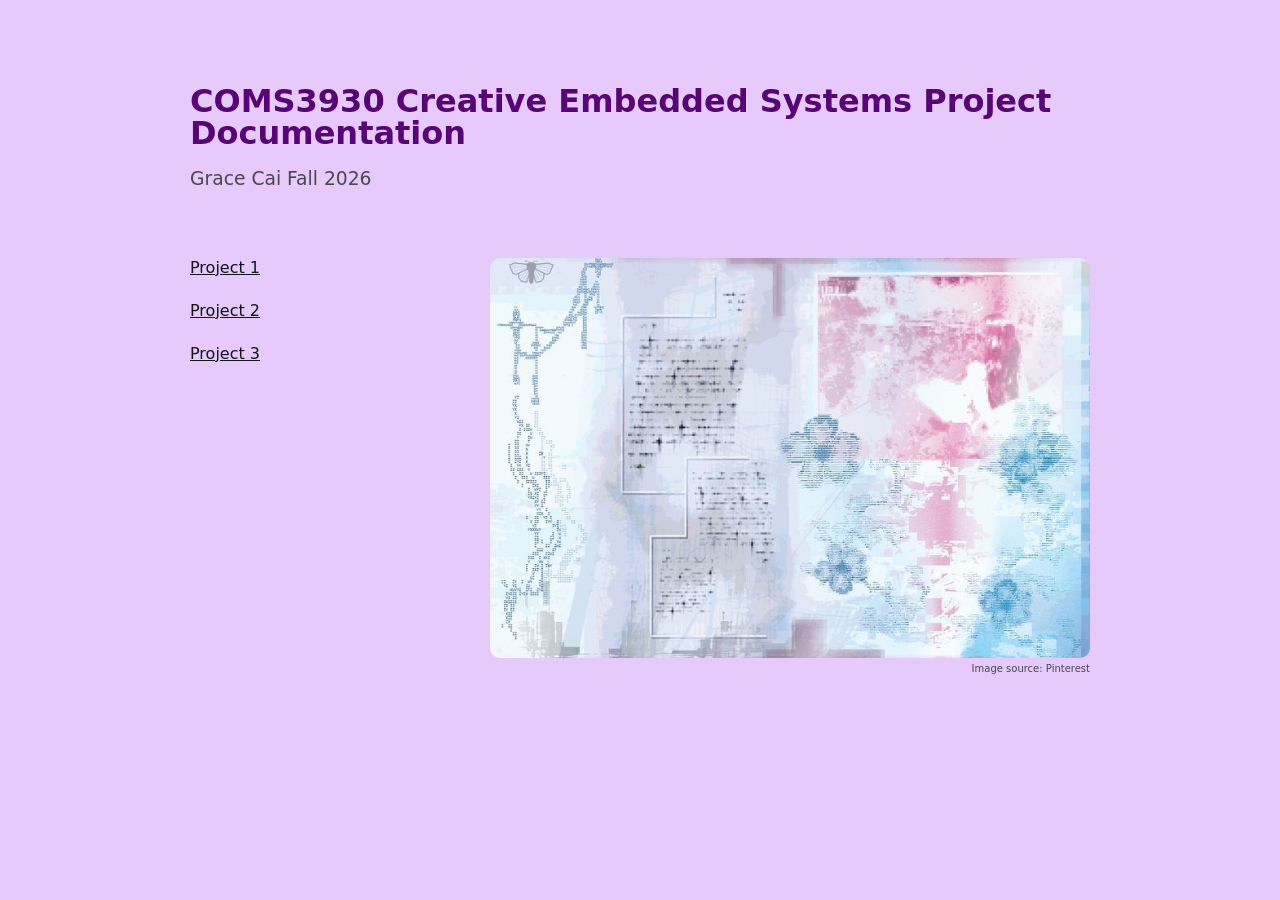
==== index.html @ 8adc5f17 "first commit" ====
<!DOCTYPE html>
<html lang="en">
<head>
  <meta charset="UTF-8">
  <meta name="viewport" content="width=device-width, initial-scale=1.0">

  <title>Grace Cai COMS3930 Documentation</title>

  <meta name="description" content="Documentation of projects for COMSBC3930">

  <link rel="icon" href="https://img.icons8.com/?size=100&id=57696&format=png&color=000000">

  <link rel="stylesheet" href="styles.css">
</head>

<body>
  <main>
    <header>
        <h1>COMS3930 Creative Embedded Systems Project Documentation</h1>
        <h3>Grace Cai Fall 2026</h3>
    </header>

    <div id="content">
      <nav>
        <ul>
          <a href="#">Project 1</a>
          <a href="#">Project 2</a>
          <a href="#">Project 3</a>
        </ul>
      </nav>
      <figure>
        <img id="cover-image" src="cover-image.jpg">
        <figcaption>Image source: Pinterest</figcaption>
      </figure>
    </div>

  </main>
  <!-- SCRIPT: change the path if your JS file has a different name or location -->
  <script src="script.js"></script>

</body>
</html>
---- styles.css ----
:root {
    --ink: #131517;
    --secondary: rgb(88, 3, 119);
    --surface: rgb(229, 202, 251);
    --line: rgba(19, 21, 23, 0.1);
    --space-1: 4px;
    --space-2: 8px;
    --space-4: 16px;
    --radius-card: 12px;
    --focus: #ed99e8;
}

body {
    min-width: 320px;
    margin: 50px 100px;
    background-color: var(--surface);
    font-family: system-ui, sans-serif
}

main {
    width: min(calc(100% - 32px), 900px);
    margin: 64px auto;
    align-items: center;
}

h1 {
    color: var(--secondary);
    line-height: 1;
    margin-bottom: 0;
}

h3 {
    color: rgb(73, 73, 73);
    font-weight: 300;
}

header {
    display: flex;
    flex-direction: column;
    position: relative;
}

nav {
    position: relative;
}

ul {
    display: flex;
    flex-direction: column;
    margin: 0px;
    gap: 24px;
    padding: 0px;
}

a {
    color: var(--ink)
}

figure {
    display: flex;
    flex-direction: column;
    align-items: flex-end;
    gap: 0px;
    margin: 0;
}

figcaption {
    color: rgb(73, 73, 73);
    font-size: 10px;
    margin-top: 5px;
}

#cover-image {
    width: 600px;
    height: 400px;
    border-radius: 10px;
    object-fit: cover;
}

#content {
    margin-top: 50px;
    display: flex;
    position: relative;
    align-items: flex-start;
    gap: 100px;
    justify-content: space-between;

}
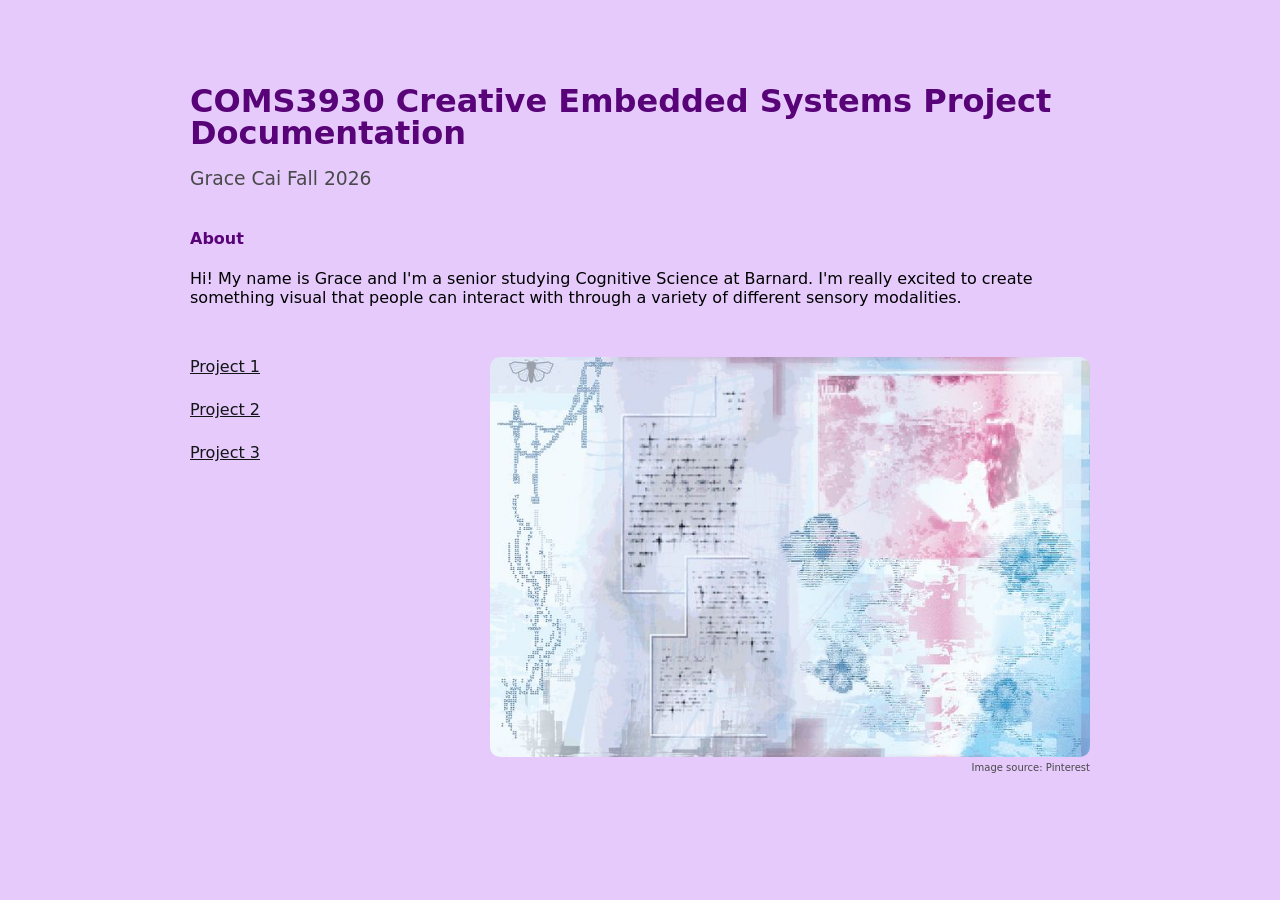
==== commit 9f73a374: "added about section" ====
--- a/index.html
+++ b/index.html
@@ -20,6 +20,15 @@
         <h3>Grace Cai Fall 2026</h3>
     </header>
 
+    <div id="about">
+      <h4>
+        About
+      </h4>
+      <p id="about-text">
+        Hi! My name is Grace and I'm a senior studying Cognitive Science at Barnard. I'm really excited to create something visual that people can interact with through a variety of different sensory modalities. 
+      </p>
+    </div>
+
     <div id="content">
       <nav>
         <ul>
--- a/styles.css
+++ b/styles.css
@@ -32,6 +32,10 @@
 h3 {
     color: rgb(73, 73, 73);
     font-weight: 300;
+}
+
+h4 {
+    color: var(--secondary);
 }
 
 header {
@@ -85,4 +89,8 @@
     gap: 100px;
     justify-content: space-between;
 
+}
+
+#about-text {
+    color: (rgb(73, 73, 73));
 }
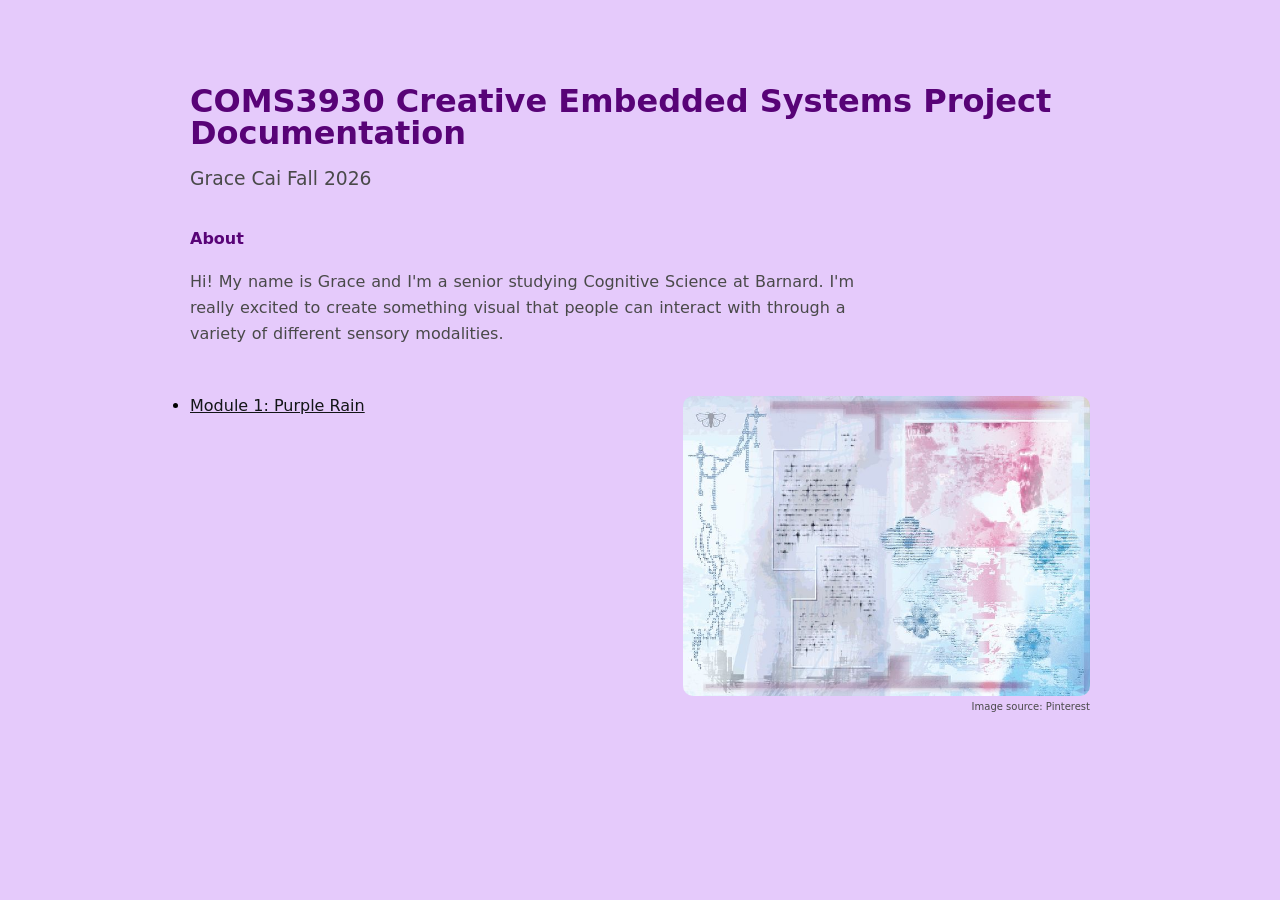
==== commit 3b24d4d1: "completed project page" ====
--- a/index.html
+++ b/index.html
@@ -32,9 +32,7 @@
     <div id="content">
       <nav>
         <ul>
-          <a href="#">Project 1</a>
-          <a href="#">Project 2</a>
-          <a href="#">Project 3</a>
+          <li><a href="purple-rain.html">Module 1: Purple Rain</a>
         </ul>
       </nav>
       <figure>
@@ -44,8 +42,8 @@
     </div>
 
   </main>
-  <!-- SCRIPT: change the path if your JS file has a different name or location -->
-  <script src="script.js"></script>
+
+  <script src="main.js"></script>
 
 </body>
 </html>
--- a/styles.css
+++ b/styles.css
@@ -74,9 +74,15 @@
     margin-top: 5px;
 }
 
+p {
+    line-height: 1.6;
+    max-width: 70ch;
+    word-spacing: 0.05em;
+}
+
 #cover-image {
-    width: 600px;
-    height: 400px;
+    width: 500;
+    height: 300px;
     border-radius: 10px;
     object-fit: cover;
 }
@@ -92,5 +98,63 @@
 }
 
 #about-text {
-    color: (rgb(73, 73, 73));
+    color: rgb(73, 73, 73);
+    
+}
+
+section {
+    margin-top: 40px;
+}
+
+.back-link {
+    display: inline-block;
+    margin-bottom: 24px;
+    color: var(--secondary);
+}
+
+.materials {
+    display: block;
+    padding-left: 20px;
+    list-style: disc;
+}
+
+.project-image {
+    width: 100%;
+    max-width: 600px;
+    border-radius: var(--radius-card);
+}
+
+.project-video {
+    display: block;
+    width: 80%;
+    max-width: 600px;
+    height: auto;
+    aspect-ratio: 718 / 880;
+    margin: 50px auto 0;
+    border-radius: var(--radius-card);
+}
+
+.image-pair {
+    align-items: center;
+    margin: 40px 0;
+}
+
+.image-row {
+    display: flex;
+    gap: 16px;
+    width: 100%;
+}
+
+.image-row img {
+    flex: 1;
+    min-width: 0;
+    width: 100%;
+    height: auto;
+    border-radius: var(--radius-card);
+}
+
+@media (max-width: 600px) {
+    .image-row {
+        flex-direction: column;
+    }
 }
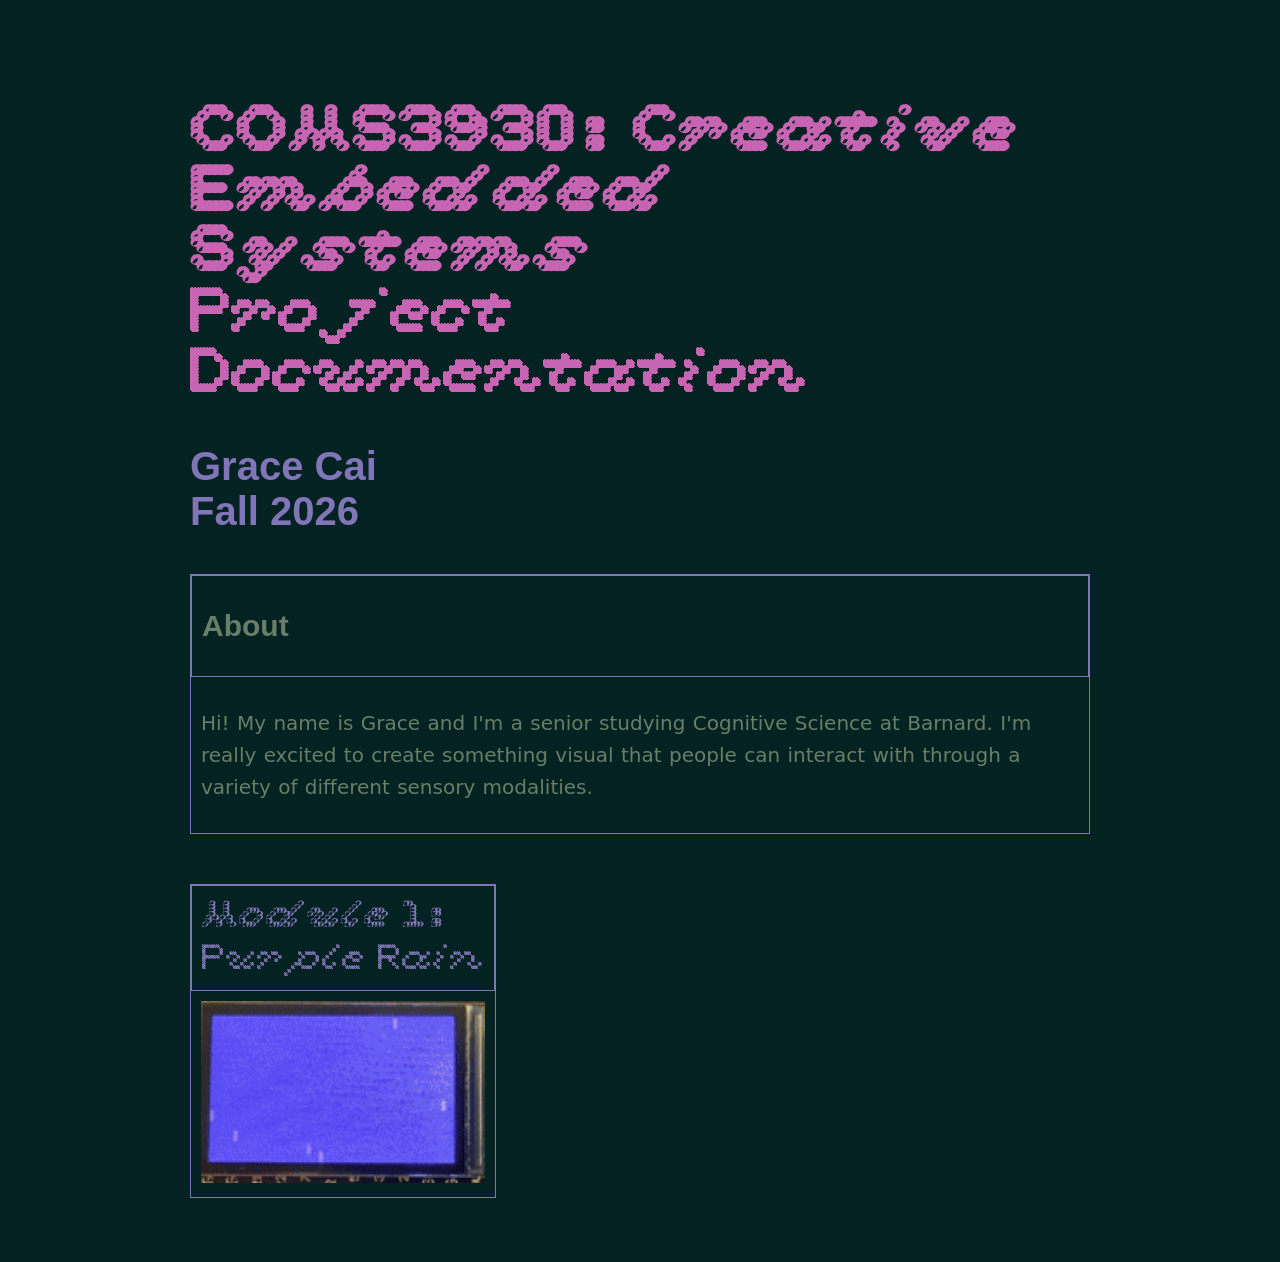
==== commit fbac6ed9: "styling edits" ====
--- a/index.html
+++ b/index.html
@@ -16,29 +16,35 @@
 <body>
   <main>
     <header>
-        <h1>COMS3930 Creative Embedded Systems Project Documentation</h1>
-        <h3>Grace Cai Fall 2026</h3>
+        <h1>COMS3930: Creative Embedded Systems <br> <span class=h1-emphasis> Project Documentation </span></h1>
+        <h3>Grace Cai <br> Fall 2026</h3>
     </header>
 
     <div id="about">
-      <h4>
-        About
-      </h4>
-      <p id="about-text">
+      <div id="about-title">
+        <h4>
+          About
+        </h4>
+      </div>
+      <div id="about-contents">
+         <p>
         Hi! My name is Grace and I'm a senior studying Cognitive Science at Barnard. I'm really excited to create something visual that people can interact with through a variety of different sensory modalities. 
       </p>
+      </div>
+    </span>
     </div>
 
     <div id="content">
       <nav>
-        <ul>
-          <li><a href="purple-rain.html">Module 1: Purple Rain</a>
-        </ul>
+        <div class="box">
+          <div class="box-title">
+            <a class=module-link href="purple-rain.html">Module 1: <br> <span class=h1-emphasis> Purple Rain</span></a>
+          </div>
+          <div class="box-contents">
+            <img id = "module1-preview" src="media/m1-preview.gif">
+          </div>
+        </div>
       </nav>
-      <figure>
-        <img id="cover-image" src="cover-image.jpg">
-        <figcaption>Image source: Pinterest</figcaption>
-      </figure>
     </div>
 
   </main>
--- a/styles.css
+++ b/styles.css
@@ -1,7 +1,8 @@
 :root {
-    --ink: #131517;
-    --secondary: rgb(88, 3, 119);
-    --surface: rgb(229, 202, 251);
+    --ink: #697e68;
+    --emphasis: rgb(200, 101, 179);
+    --secondary: rgb(130, 117, 183);
+    --surface: rgb(3, 34, 33);
     --line: rgba(19, 21, 23, 0.1);
     --space-1: 4px;
     --space-2: 8px;
@@ -10,6 +11,8 @@
     --focus: #ed99e8;
 }
 
+/* text styling */
+
 body {
     min-width: 320px;
     margin: 50px 100px;
@@ -24,31 +27,40 @@
 }
 
 h1 {
-    color: var(--secondary);
+    color: var(--emphasis);
     line-height: 1;
     margin-bottom: 0;
+    font-family: "bianzhidai-bubble", sans-serif;
+    font-size: 60px;
+}
+
+.h1-emphasis {
+    font-family: "bianzhidai-base", sans-serif;
+
 }
 
 h3 {
-    color: rgb(73, 73, 73);
-    font-weight: 300;
+    color: var(--secondary);
+    font-family: "goozette", sans-serif;
+    font-size: 40px;
 }
 
 h4 {
-    color: var(--secondary);
-}
-
-header {
-    display: flex;
-    flex-direction: column;
-    position: relative;
-}
-
-nav {
-    position: relative;
+    color: var(--ink);
+    font-family: "goozette", sans-serif;
+    font-size: 30px;
+}
+
+p {
+    color: var(--ink);
+    line-height: 1.6;
+    word-spacing: 0.05em;
+    font-size: 20px;
 }
 
 ul {
+    color: var(--ink);
+    font-size: 20px;
     display: flex;
     flex-direction: column;
     margin: 0px;
@@ -56,8 +68,66 @@
     padding: 0px;
 }
 
+/* content styling */
+
+header {
+    display: flex;
+    flex-direction: column;
+    position: relative;
+}
+
+#about {
+    border: 1px solid var(--secondary);
+}
+
+#about-title {
+    border: 1px solid var(--secondary);
+    margin: 0px;
+    gap: 0px;
+    line-height: 0px;
+    padding: 10px;
+}
+
+#about-contents {
+    padding: 10px;
+}
+
+nav {
+    position: relative;
+}
+
+.box {
+    border: 1px solid var(--secondary);
+}
+
+.box-title {
+    border: 1px solid var(--secondary);
+    padding: 10px;
+}
+
+.box-contents {
+    padding: 10px;
+    align-items: center;
+}
+
+#module1-preview {
+    width: 100%;
+    height: 100%;
+}
+
+.module-link {
+    font-size: 35px;
+    font-family: "bianzhidai-bubble";
+}
+
 a {
-    color: var(--ink)
+    color: var(--secondary);
+    font-size: 20px;
+    text-decoration: none;
+}
+
+a:hover {
+    color: var(--emphasis);
 }
 
 figure {
@@ -69,22 +139,9 @@
 }
 
 figcaption {
-    color: rgb(73, 73, 73);
-    font-size: 10px;
+    color: var(--emphasis);
+    font-size: 13px;
     margin-top: 5px;
-}
-
-p {
-    line-height: 1.6;
-    max-width: 70ch;
-    word-spacing: 0.05em;
-}
-
-#cover-image {
-    width: 500;
-    height: 300px;
-    border-radius: 10px;
-    object-fit: cover;
 }
 
 #content {
@@ -97,19 +154,14 @@
 
 }
 
-#about-text {
-    color: rgb(73, 73, 73);
-    
-}
-
 section {
     margin-top: 40px;
 }
 
 .back-link {
+    font-family: "redaction";
     display: inline-block;
     margin-bottom: 24px;
-    color: var(--secondary);
 }
 
 .materials {
@@ -137,6 +189,7 @@
 .image-pair {
     align-items: center;
     margin: 40px 0;
+    max-width: 70ch;
 }
 
 .image-row {
@@ -157,4 +210,26 @@
     .image-row {
         flex-direction: column;
     }
+}
+
+/* fonts */
+
+@font-face {
+    font-family: "bianzhidai-bubble";
+    src: url('fonts/bianzhidai/bianzhidai_noBG-Bubble.woff') format('woff');
+}
+
+@font-face {
+    font-family: "bianzhidai-base";
+    src: url('fonts/bianzhidai/bianzhidai_noBG-Base.woff') format('woff');
+}
+
+@font-face {
+    font-family: "goozette";
+    src: url('fonts/goozette.otf') format('otf');
+}
+
+@font-face {
+    font-family: "redaction";
+    src: url('fonts/redaction/Redaction_50-Regular.woff2') format('woff2');
 }
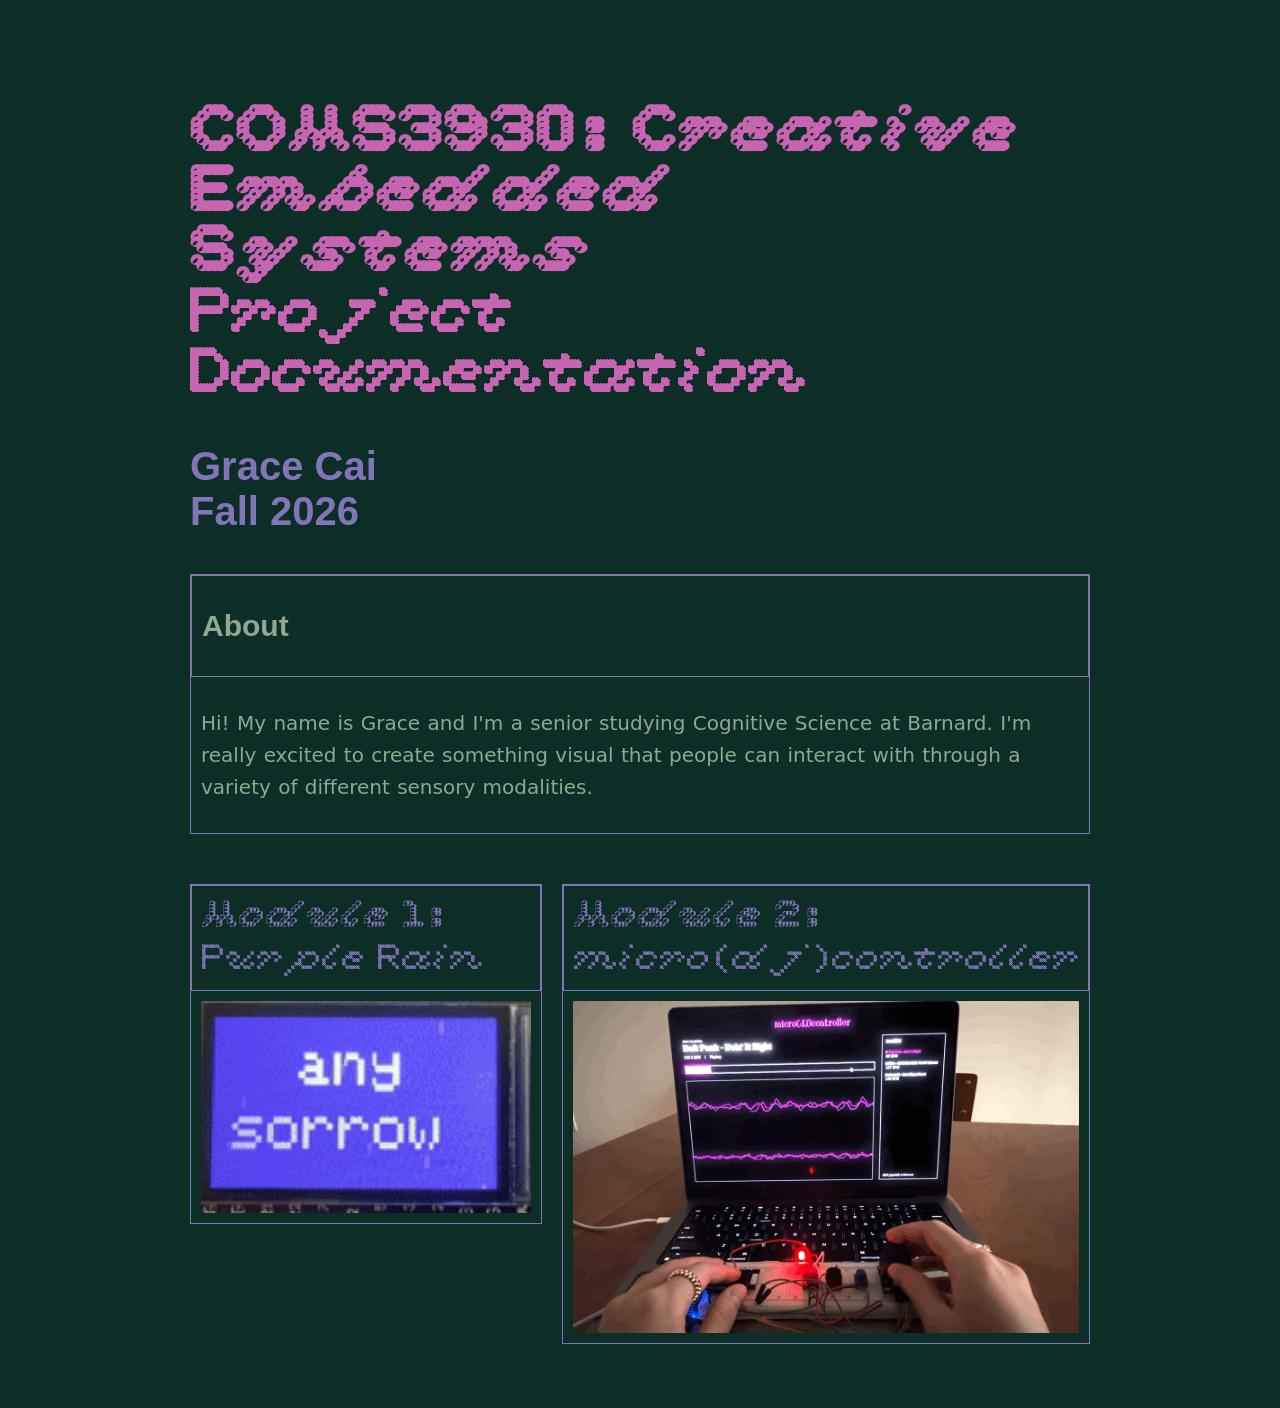
==== commit 6d3a5f60: "completed module 2 documentation" ====
--- a/index.html
+++ b/index.html
@@ -41,7 +41,15 @@
             <a class=module-link href="purple-rain.html">Module 1: <br> <span class=h1-emphasis> Purple Rain</span></a>
           </div>
           <div class="box-contents">
-            <img id = "module1-preview" src="media/m1-preview.gif">
+            <img id = "module1-preview" src="media/m1/m1-preview.gif">
+          </div>
+        </div>
+        <div class="box">
+          <div class="box-title">
+            <a class=module-link href="microdjcontroller.html">Module 2: <br> <span class=h1-emphasis> micro(dj)controller</span></a>
+          </div>
+          <div class="box-contents">
+            <img id = "module2-preview" src="media/m2/preview.gif">
           </div>
         </div>
       </nav>
--- a/styles.css
+++ b/styles.css
@@ -1,8 +1,8 @@
 :root {
-    --ink: #697e68;
+    --ink: #91a790;
     --emphasis: rgb(200, 101, 179);
     --secondary: rgb(130, 117, 183);
-    --surface: rgb(3, 34, 33);
+    --surface: rgb(13, 45, 39);
     --line: rgba(19, 21, 23, 0.1);
     --space-1: 4px;
     --space-2: 8px;
@@ -93,11 +93,24 @@
 }
 
 nav {
-    position: relative;
+    display: flex;
+    gap: 20px;
+    align-items: flex-start;
+    width: 100%;
 }
 
 .box {
+    flex: 1 1 0;
+    min-width: 0;
     border: 1px solid var(--secondary);
+}
+
+.box:first-child {
+    flex: 2;
+}
+
+.box:last-child{
+    flex: 3;
 }
 
 .box-title {
@@ -110,14 +123,30 @@
     align-items: center;
 }
 
-#module1-preview {
+.box-contents img {
+    display: block;
     width: 100%;
-    height: 100%;
+    height: auto;
 }
 
 .module-link {
     font-size: 35px;
     font-family: "bianzhidai-bubble";
+    display: inline-block;
+}
+
+.module-link:hover,
+.module-link:focus-visible {
+    animation: jitter 0.3s steps(3) infinite;
+}
+
+@keyframes jitter {
+    0%   { transform: translate(0, 0) rotate(0deg); }
+    20%  { transform: translate(-1px, 1px) rotate(-1deg); }
+    40%  { transform: translate(1px, -1px) rotate(1deg); }
+    60%  { transform: translate(-1px, 1px) rotate(0deg); }
+    80%  { transform: translate(1px, -1px) rotate(1deg); }
+    100% { transform: translate(0, 0) rotate(0deg); }
 }
 
 a {
@@ -179,9 +208,8 @@
 .project-video {
     display: block;
     width: 80%;
-    max-width: 600px;
+    max-width: 800px;
     height: auto;
-    aspect-ratio: 718 / 880;
     margin: 50px auto 0;
     border-radius: var(--radius-card);
 }
@@ -189,24 +217,84 @@
 .image-pair {
     align-items: center;
     margin: 40px 0;
-    max-width: 70ch;
+    max-width: 90ch;
 }
 
 .image-row {
     display: flex;
-    gap: 16px;
-    width: 100%;
+    gap: 12px;
+    align-items: flex-start;
 }
 
 .image-row img {
-    flex: 1;
+    flex: 1 1 0;
     min-width: 0;
     width: 100%;
     height: auto;
+    border-radius: 10px;
+}
+
+.ref-row {
+    display: flex;
+    gap: 12px;
+    justify-content: center;
+    align-items: flex-start;
+}
+
+.image-row.ref-row img {
+    flex: none;
+    height: 220px;
+    width: auto;
+    max-width: none;
+    min-width: auto;
+}
+
+.m2-notebook-scan {
+    display: block;
+    width: 60%;          
+    max-width: 500px;    
+    height: auto;       
+    margin: 24px auto;
+    border-radius: 20px;
+}
+
+#m2-notebook-refs {
+    display: flex;
+    flex-direction: flex-start;
+}
+
+.code-snippet {
+    display: block;
+}
+
+#m2-code-snippet {
+    box-sizing: auto;
+    background: black;
+    border-radius: 20px;
+}
+
+.code-comment {
+    color: grey;
+}
+
+.ref-video {
+    display: block;
+    width: 80%;
+    max-width: 450px;
+    height: auto;
     border-radius: var(--radius-card);
 }
 
+code {
+    color: var(--focus);
+}
+
+
+
 @media (max-width: 600px) {
+    nav{
+        flex-direction: column;
+    }
     .image-row {
         flex-direction: column;
     }
